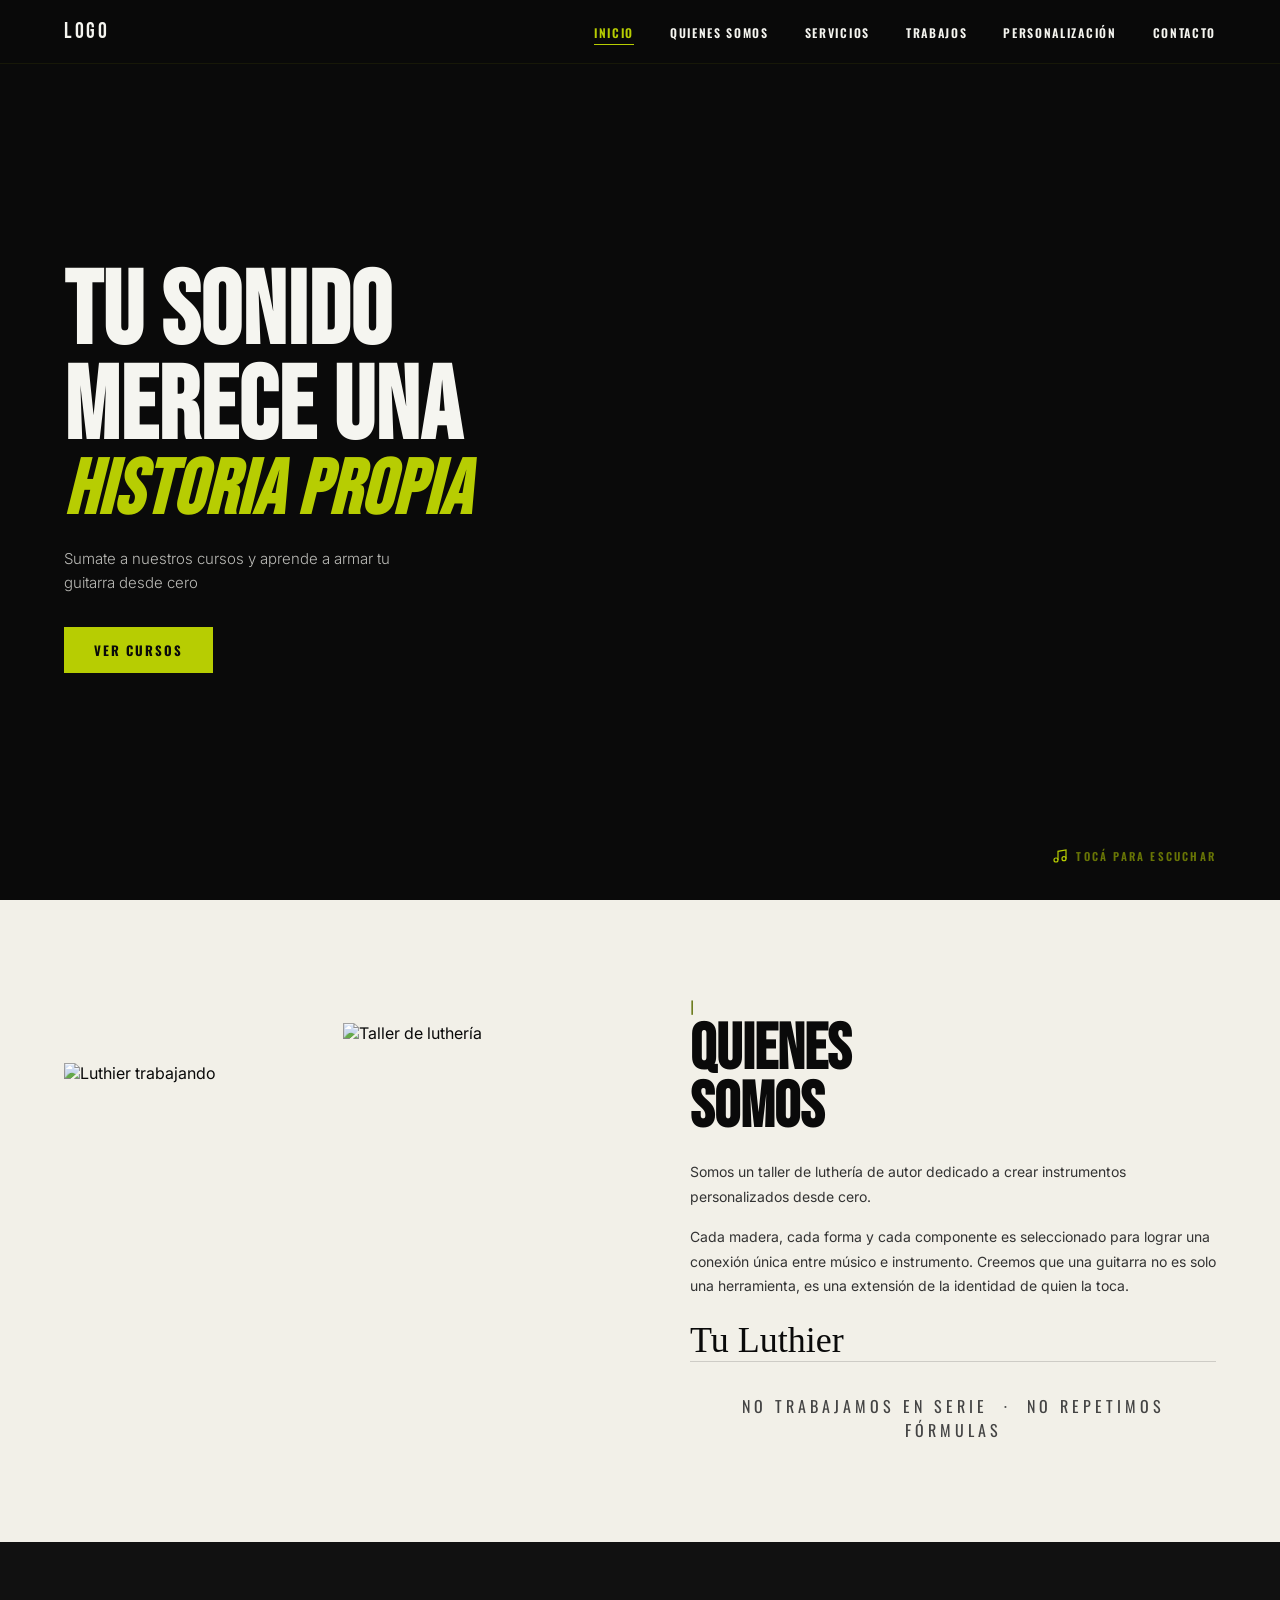
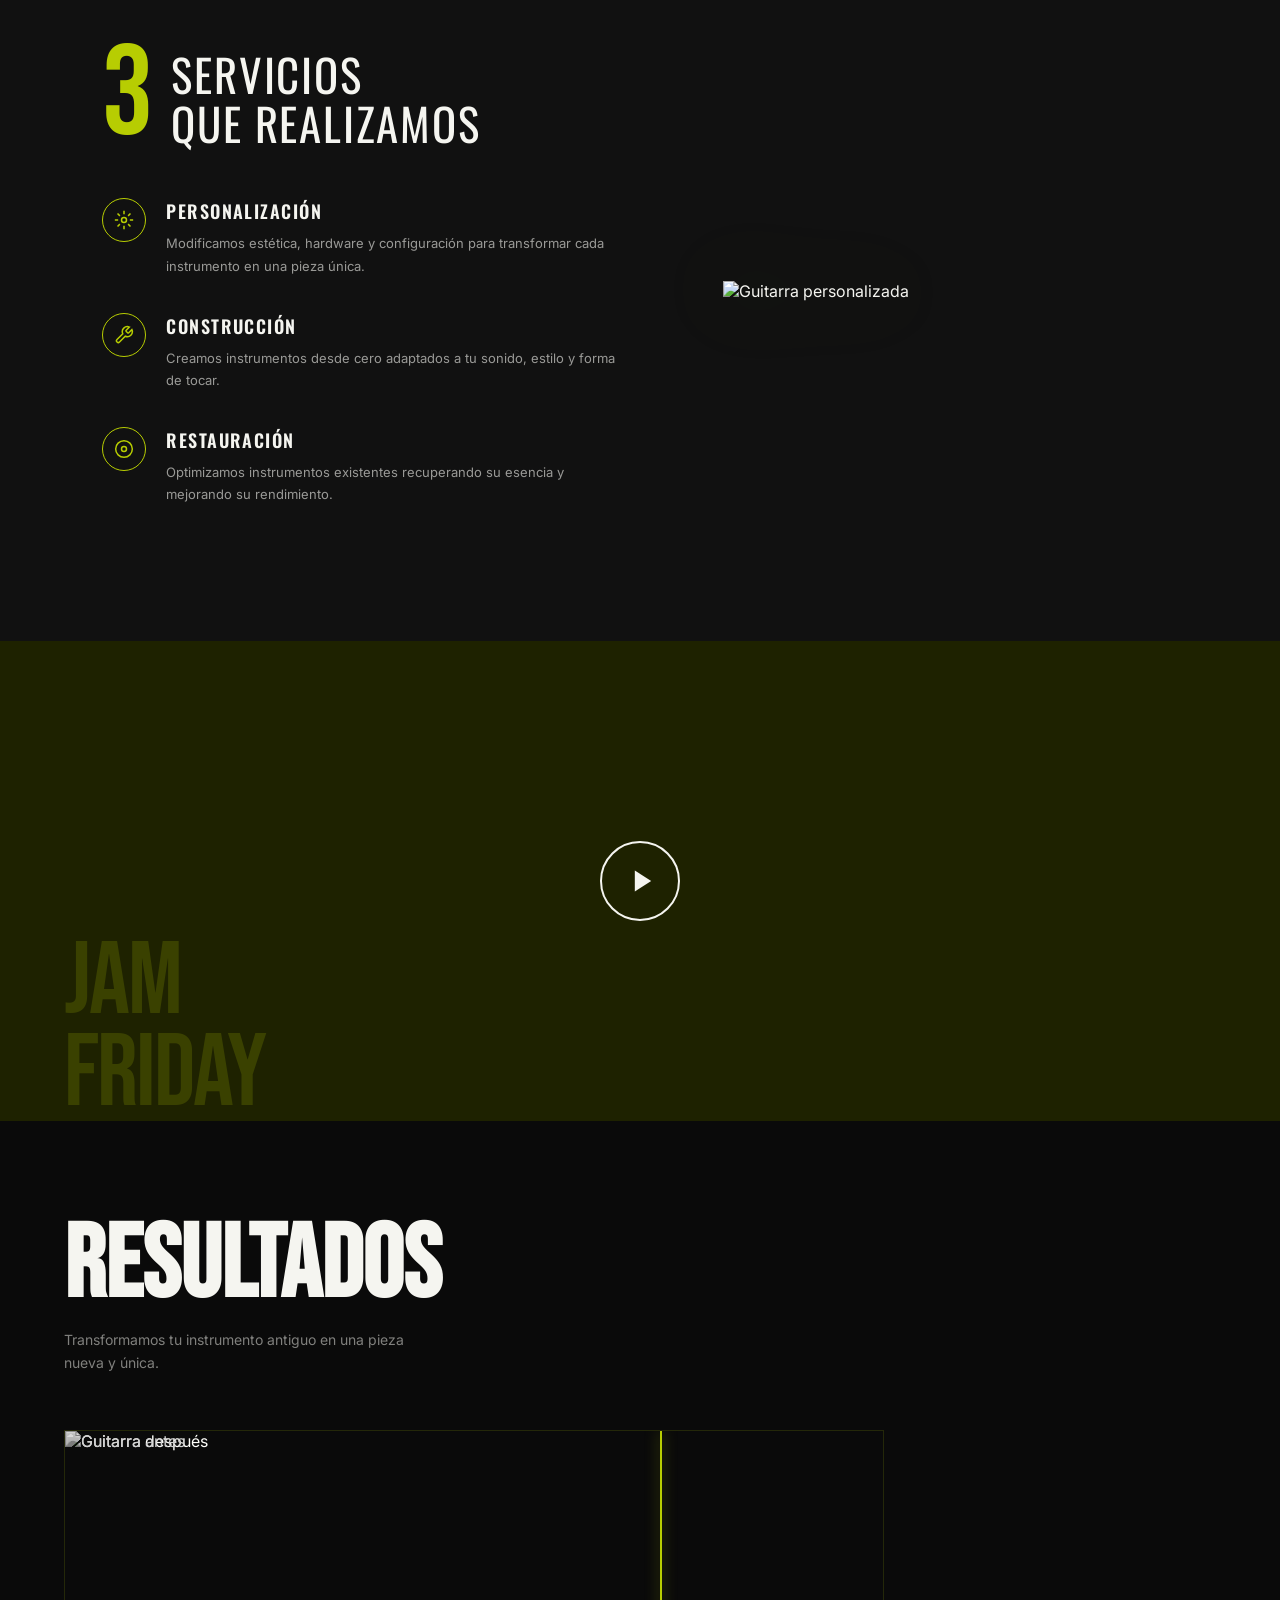
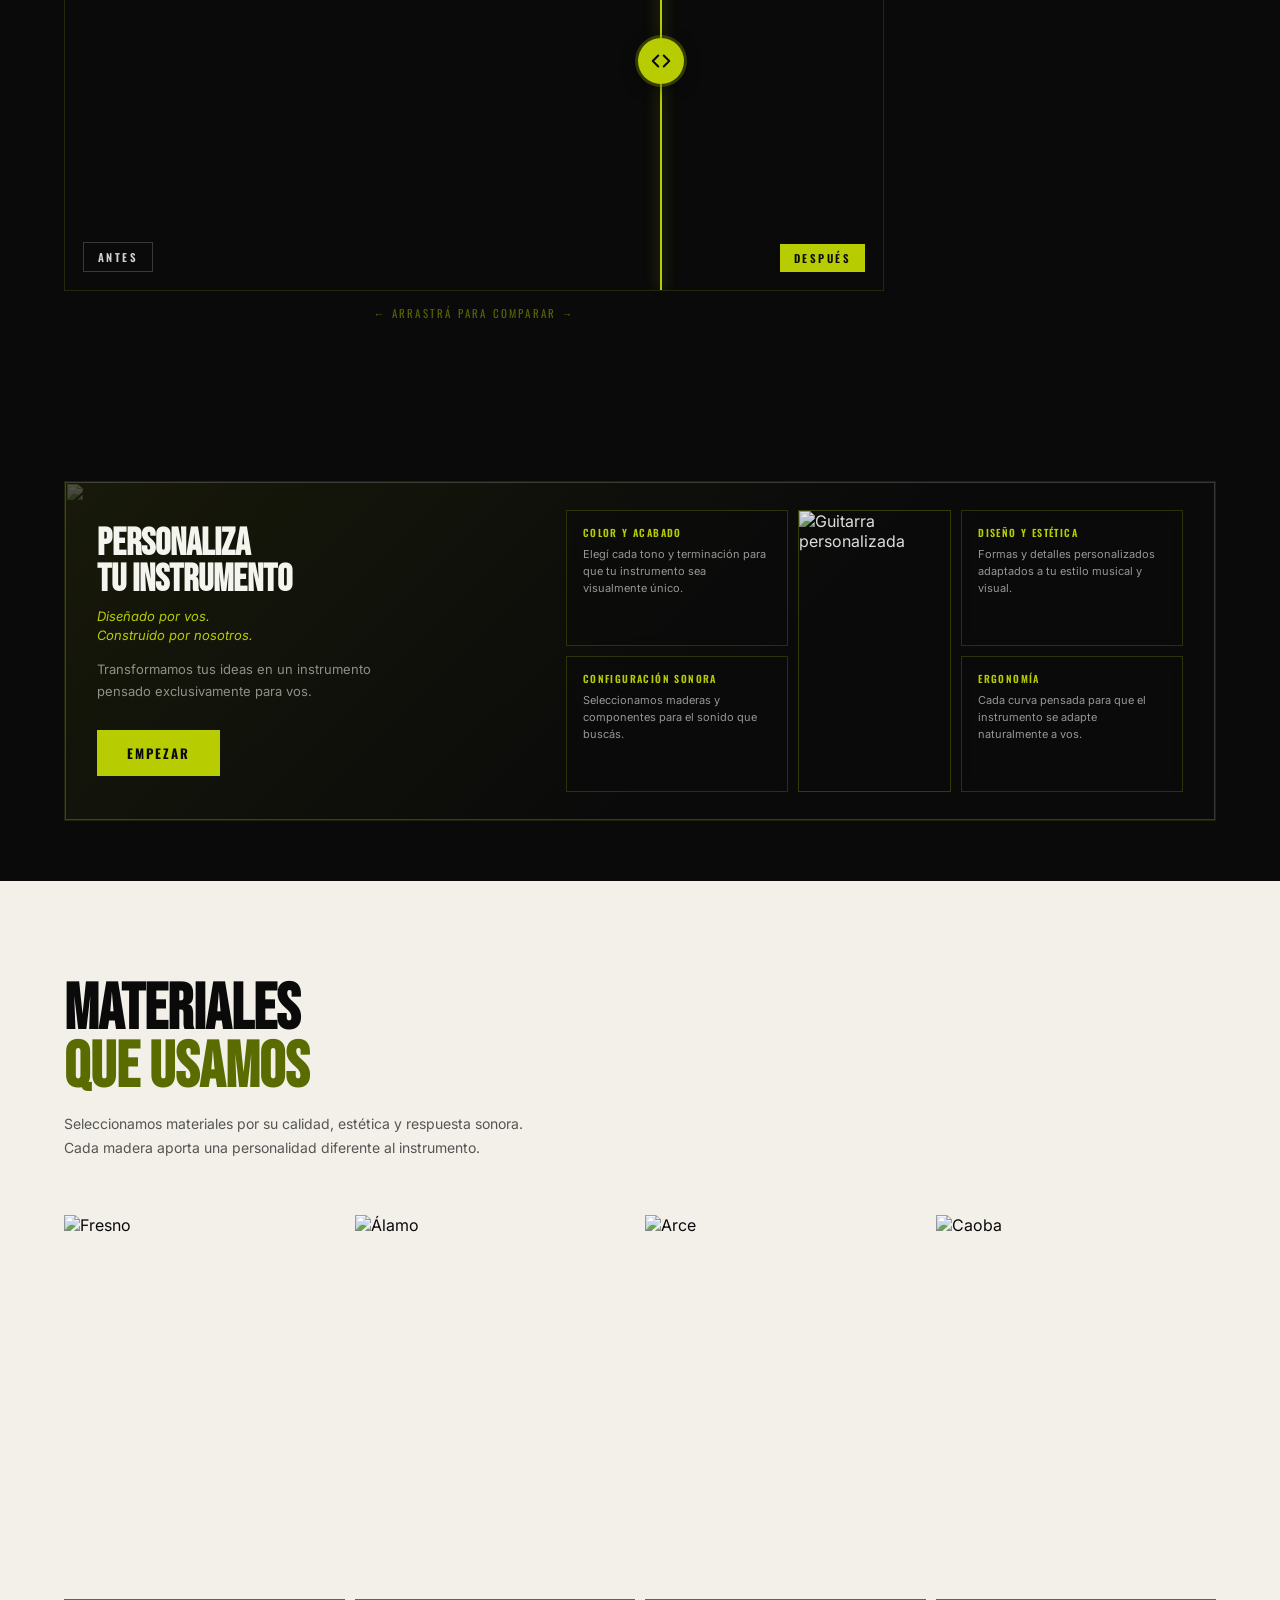
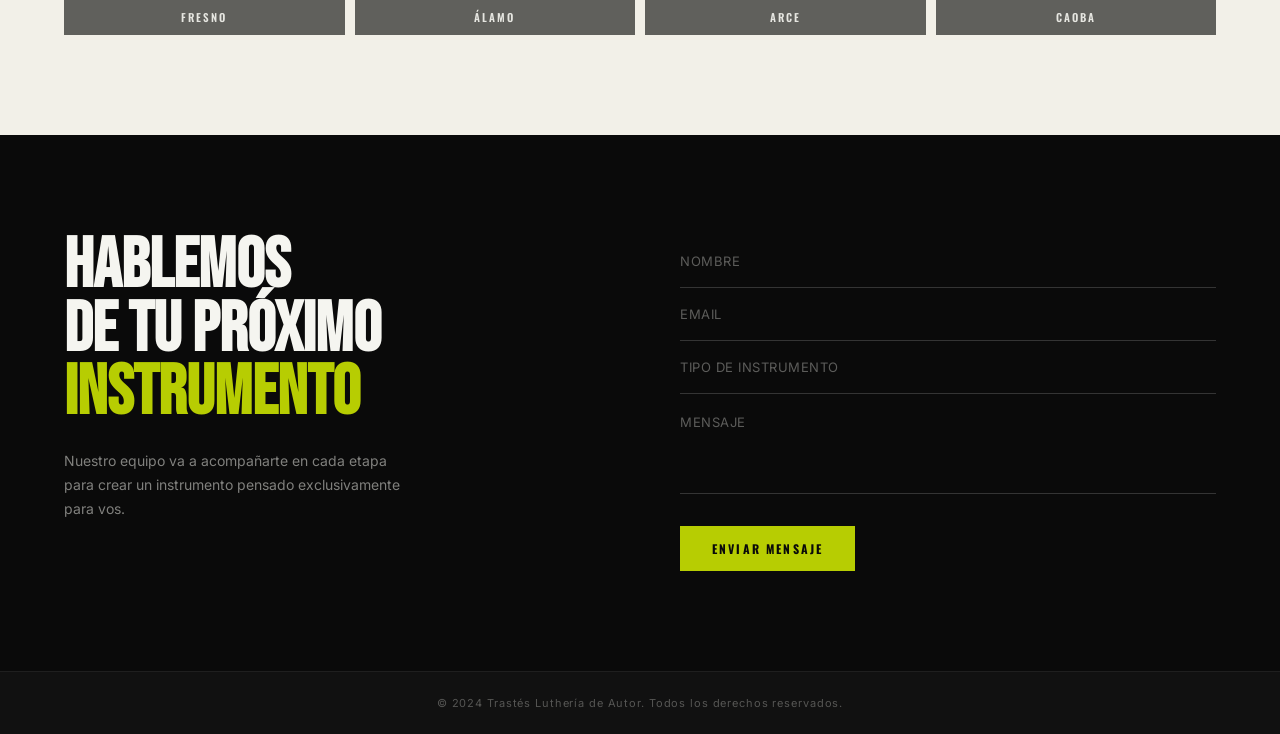
==== index.html @ 6f80044e "Rename index.html.html to index.html" ====
<!DOCTYPE html>
<html lang="es">
<head>
  <meta charset="UTF-8">
  <meta name="viewport" content="width=device-width, initial-scale=1.0">
  <title>Luthier — Tu Sonido Merece Una Historia Propia</title>
  <link href="https://fonts.googleapis.com/css2?family=Bebas+Neue&family=Oswald:wght@400;600;700&family=Inter:wght@300;400;500;600&display=swap" rel="stylesheet">
  <link rel="stylesheet" href="css/styles.css">
</head>
<body>

  <!-- CURSOR GLOW -->
  <div class="glow-cursor" id="glowCursor"></div>

  <!-- ═══ NAV ═══ -->
  <nav>
    <a href="#" class="nav-logo">LOGO</a>
    <ul class="nav-links">
      <li><a href="#hero"        class="active">Inicio</a></li>
      <li><a href="#quienes">Quienes Somos</a></li>
      <li><a href="#servicios">Servicios</a></li>
      <li><a href="#resultados">Trabajos</a></li>
      <li><a href="#personaliza">Personalización</a></li>
      <li><a href="#contacto">Contacto</a></li>
    </ul>
  </nav>

  <!-- ═══ HERO ═══ -->
  <section id="hero" class="glow-section" style="cursor:pointer;" title="Hacé click para escuchar">
    <div class="hero-content">
      <h1 id="heroTitle">TU SONIDO<br>MERECE UNA<span class="verde">HISTORIA PROPIA</span></h1>
      <p class="hero-sub">Sumate a nuestros cursos y aprende a armar tu guitarra desde cero</p>
      <a href="#servicios" class="btn-primary">VER CURSOS</a>
    </div>
    <div id="guitarRipple" class="guitar-ripple"></div>
    <div id="guitarHint" class="guitar-hint">
      <svg width="16" height="16" viewBox="0 0 24 24" fill="none" stroke="#b7cd02" stroke-width="1.8">
        <path d="M9 18V5l12-2v13"/>
        <circle cx="6" cy="18" r="3"/>
        <circle cx="18" cy="16" r="3"/>
      </svg>
      TOCÁ PARA ESCUCHAR
    </div>
  </section>

  <!-- ═══ QUIENES SOMOS ═══ -->
  <section id="quienes" class="glow-section">
    <div class="qs-images reveal">
      <div class="qs-img">
        <img src="assets/imag2.png" alt="Luthier trabajando">
      </div>
      <div class="qs-img">
        <img src="assets/imag3.png" alt="Taller de luthería">
      </div>
    </div>
    <div class="qs-text">
      <span class="section-eyebrow">|</span>
      <h2 class="reveal">QUIENES<br>SOMOS</h2>
      <p class="reveal reveal-delay-1">Somos un taller de luthería de autor dedicado a crear instrumentos personalizados desde cero.</p>
      <p class="reveal reveal-delay-2">Cada madera, cada forma y cada componente es seleccionado para lograr una conexión única entre músico e instrumento. Creemos que una guitarra no es solo una herramienta, es una extensión de la identidad de quien la toca.</p>
      <span class="firma reveal reveal-delay-3">Tu Luthier</span>
      <div class="qs-banner reveal reveal-delay-4">
        <span>NO TRABAJAMOS EN SERIE &nbsp;&middot;&nbsp; NO REPETIMOS FÓRMULAS</span>
      </div>
    </div>
  </section>

  <!-- ═══ SERVICIOS ═══ -->
  <section id="servicios" class="glow-section">
    <div class="srv-left">
      <div class="srv-heading reveal">
        <span class="number">3</span>
        <h2>SERVICIOS<br>QUE REALIZAMOS</h2>
      </div>

      <div class="srv-item reveal reveal-delay-1">
        <div class="srv-icon">
          <svg viewBox="0 0 24 24"><circle cx="12" cy="12" r="3"/><path d="M12 1v4M12 19v4M4.22 4.22l2.83 2.83M16.95 16.95l2.83 2.83M1 12h4M19 12h4M4.22 19.78l2.83-2.83M16.95 7.05l2.83-2.83"/></svg>
        </div>
        <div>
          <h3>PERSONALIZACIÓN</h3>
          <p>Modificamos estética, hardware y configuración para transformar cada instrumento en una pieza única.</p>
        </div>
      </div>

      <div class="srv-item reveal reveal-delay-2">
        <div class="srv-icon">
          <svg viewBox="0 0 24 24"><path d="M14.7 6.3a1 1 0 000 1.4l1.6 1.6a1 1 0 001.4 0l3.77-3.77a6 6 0 01-7.94 7.94l-6.91 6.91a2.12 2.12 0 01-3-3l6.91-6.91a6 6 0 017.94-7.94l-3.76 3.76z"/></svg>
        </div>
        <div>
          <h3>CONSTRUCCIÓN</h3>
          <p>Creamos instrumentos desde cero adaptados a tu sonido, estilo y forma de tocar.</p>
        </div>
      </div>

      <div class="srv-item reveal reveal-delay-3">
        <div class="srv-icon">
          <svg viewBox="0 0 24 24"><path d="M12 22C6.48 22 2 17.52 2 12S6.48 2 12 2s10 4.48 10 10-4.48 10-10 10zm0-7a3 3 0 100-6 3 3 0 000 6z"/></svg>
        </div>
        <div>
          <h3>RESTAURACIÓN</h3>
          <p>Optimizamos instrumentos existentes recuperando su esencia y mejorando su rendimiento.</p>
        </div>
      </div>
    </div>

    <div class="srv-right reveal reveal-delay-2">
      <img src="assets/imag4.png" alt="Guitarra personalizada" class="guitar-img">
    </div>
  </section>

  <!-- ═══ VIDEO ═══ -->
  <section id="video-section" class="glow-section">
    <div class="video-bg"></div>
    <div class="video-graffiti">JAM<br>FRIDAY</div>
    <div class="video-container">
      <div class="play-btn" id="playBtn" role="button" aria-label="Reproducir video">
        <svg viewBox="0 0 24 24"><polygon points="5 3 19 12 5 21 5 3"/></svg>
      </div>
      <video class="video-placeholder" id="myVideo" controls>
        <source src="assets/video.mp4" type="video/mp4">
        Tu navegador no soporta el elemento de video.
      </video>
    </div>
  </section>

  <!-- ═══ RESULTADOS ═══ -->
  <section id="resultados" class="glow-section">
    <h2 class="reveal">RESULTADOS</h2>
    <p class="sub reveal reveal-delay-1">Transformamos tu instrumento antiguo en una pieza nueva y única.</p>

    <div class="comparador-wrap reveal reveal-delay-2">
      <div class="comparador" id="comparador">
        <div class="comp-after">
          <img src="assets/imag7.png" alt="Guitarra después">
          <span class="comp-badge badge-despues">DESPUÉS</span>
        </div>
        <div class="comp-before" id="compBefore">
          <img src="assets/imag6.png" alt="Guitarra antes">
          <span class="comp-badge badge-antes">ANTES</span>
        </div>
        <div class="comp-divider" id="compDivider">
          <div class="comp-handle">
            <svg width="22" height="22" viewBox="0 0 24 24" fill="none">
              <path d="M9 18l-6-6 6-6" stroke="#0a0a0a" stroke-width="2.2" stroke-linecap="round" stroke-linejoin="round"/>
              <path d="M15 6l6 6-6 6" stroke="#0a0a0a" stroke-width="2.2" stroke-linecap="round" stroke-linejoin="round"/>
            </svg>
          </div>
        </div>
      </div>
      <p class="comp-hint">← arrastrá para comparar →</p>
    </div>
  </section>

  <!-- ═══ PERSONALIZA BANNER ═══ -->
  <section id="personaliza" class="glow-section">
    <div class="pers-banner">
      <div class="pers-bg">
        <img src="assets/imag8.png" alt="">
      </div>
      <div class="pers-content">
        <div class="pers-col-left reveal">
          <h2>PERSONALIZA<br>TU INSTRUMENTO</h2>
          <p class="pers-sub">Diseñado por vos.<br>Construido por nosotros.</p>
          <p class="pers-desc">Transformamos tus ideas en un instrumento pensado exclusivamente para vos.</p>
          <a href="#contacto" class="btn-primary">EMPEZAR</a>
        </div>

        <div class="pers-tags-grid reveal reveal-delay-2">
          <div class="pers-tag-item">
            <strong>COLOR Y ACABADO</strong>
            <p>Elegí cada tono y terminación para que tu instrumento sea visualmente único.</p>
          </div>
          <div class="pers-center-photo">
            <img src="assets/imag9.png" alt="Guitarra personalizada">
          </div>
          <div class="pers-tag-item">
            <strong>DISEÑO Y ESTÉTICA</strong>
            <p>Formas y detalles personalizados adaptados a tu estilo musical y visual.</p>
          </div>
          <div class="pers-tag-item">
            <strong>CONFIGURACIÓN SONORA</strong>
            <p>Seleccionamos maderas y componentes para el sonido que buscás.</p>
          </div>
          <div class="pers-tag-item">
            <strong>ERGONOMÍA</strong>
            <p>Cada curva pensada para que el instrumento se adapte naturalmente a vos.</p>
          </div>
        </div>
      </div>
    </div>
  </section>

  <!-- ═══ MATERIALES ═══ -->
  <section id="materiales" class="glow-section">
    <div class="head">
      <h2 class="reveal">MATERIALES<br><span class="verde-sub">QUE USAMOS</span></h2>
      <p class="sub reveal reveal-delay-1">Seleccionamos materiales por su calidad, estética y respuesta sonora. Cada madera aporta una personalidad diferente al instrumento.</p>
    </div>
    <div class="materiales-grid">
      <div class="mat-item reveal">
        <img src="assets/imag10.png" alt="Fresno" class="mat-img">
        <div class="mat-label">FRESNO</div>
      </div>
      <div class="mat-item reveal reveal-delay-1">
        <img src="assets/imag11.png" alt="Álamo" class="mat-img">
        <div class="mat-label">ÁLAMO</div>
      </div>
      <div class="mat-item reveal reveal-delay-2">
        <img src="assets/imag12.png" alt="Arce" class="mat-img">
        <div class="mat-label">ARCE</div>
      </div>
      <div class="mat-item reveal reveal-delay-3">
        <img src="assets/imag13.png" alt="Caoba" class="mat-img">
        <div class="mat-label">CAOBA</div>
      </div>
    </div>
  </section>

  <!-- ═══ CONTACTO ═══ -->
  <section id="contacto" class="glow-section">
    <div class="ct-left">
      <h2 class="reveal">HABLEMOS<br>DE TU PRÓXIMO<br><span>INSTRUMENTO</span></h2>
      <p class="reveal reveal-delay-1">Nuestro equipo va a acompañarte en cada etapa para crear un instrumento pensado exclusivamente para vos.</p>
    </div>
    <div>
      <div class="ct-form reveal reveal-delay-1">
        <input type="text"  placeholder="NOMBRE"             class="ct-field">
        <input type="email" placeholder="EMAIL"              class="ct-field">
        <input type="text"  placeholder="TIPO DE INSTRUMENTO" class="ct-field">
        <textarea           placeholder="MENSAJE"            class="ct-field"></textarea>
        <button class="ct-submit">ENVIAR MENSAJE</button>
      </div>
    </div>
  </section>

  <!-- ═══ FOOTER ═══ -->
  <footer>
    © 2024 Trastés Luthería de Autor. Todos los derechos reservados.
  </footer>

  <script src="js/main.js"></script>
</body>
</html>
---- css/styles.css ----
/* ═══════════════════════════════════════════════
   LUTHIER — css/styles.css
   ═══════════════════════════════════════════════ */

*, *::before, *::after { margin: 0; padding: 0; box-sizing: border-box; }

:root {
  --verde:        #b7cd02;
  --negro:        #0a0a0a;
  --negro2:       #111111;
  --negro3:       #1a1a1a;
  --blanco:       #f5f5f0;
  --font-display: 'Bebas Neue', sans-serif;
  --font-heading: 'Oswald', sans-serif;
  --font-body:    'Inter', sans-serif;
}

html { scroll-behavior: smooth; }

body {
  background: var(--negro);
  color: var(--blanco);
  font-family: var(--font-body);
  overflow-x: hidden;
}

/* ─────────────────────────────────────────
   GLOW HOVER (luz verde al pasar el mouse)
   ───────────────────────────────────────── */
.glow-section {
  position: relative;
  overflow: hidden;
}
.glow-section::before {
  content: '';
  position: absolute;
  inset: 0;
  background: radial-gradient(ellipse 60% 50% at 50% 50%, rgba(183,205,2,0.12) 0%, transparent 70%);
  opacity: 0;
  transition: opacity 0.5s ease;
  pointer-events: none;
  z-index: 1;
}
.glow-section:hover::before { opacity: 1; }
.glow-section > *           { position: relative; z-index: 2; }

/* ─────────────────────────────────────────
   NAV
   ───────────────────────────────────────── */
nav {
  position: fixed;
  top: 0; left: 0; right: 0;
  z-index: 1000;
  display: flex;
  align-items: center;
  justify-content: space-between;
  padding: 0 5%;
  height: 64px;
  background: rgba(10,10,10,0.92);
  backdrop-filter: blur(12px);
  border-bottom: 1px solid rgba(183,205,2,0.08);
  transition: border-color 0.3s;
}
nav:hover { border-bottom-color: rgba(183,205,2,0.25); }

.nav-logo {
  font-family: var(--font-display);
  font-size: 22px;
  letter-spacing: 0.12em;
  color: var(--blanco);
  text-decoration: none;
  transition: color 0.3s;
}
.nav-logo:hover { color: var(--verde); }

.nav-links { display: flex; gap: 36px; list-style: none; }
.nav-links a {
  font-family: var(--font-heading);
  font-size: 12px;
  font-weight: 600;
  letter-spacing: 0.14em;
  text-transform: uppercase;
  color: var(--blanco);
  text-decoration: none;
  transition: color 0.3s;
  position: relative;
}
.nav-links a::after {
  content: '';
  position: absolute;
  bottom: -4px; left: 0;
  width: 0; height: 1px;
  background: var(--verde);
  transition: width 0.3s;
}
.nav-links a:hover,
.nav-links .active         { color: var(--verde); }
.nav-links a:hover::after,
.nav-links .active::after  { width: 100%; }

/* ─────────────────────────────────────────
   HERO
   ───────────────────────────────────────── */
#hero {
  min-height: 100vh;
  background:
    linear-gradient(to bottom, rgba(10,10,10,0.55) 0%, rgba(10,10,10,0.7) 60%, var(--negro) 100%),
    url('../assets/imag1.png') center / cover no-repeat;
  display: flex;
  align-items: center;
  padding: 120px 5% 80px;
  position: relative;
  overflow: hidden;
}
#hero::after {
  content: '';
  position: absolute;
  inset: 0;
  background: radial-gradient(ellipse 50% 60% at 50% 50%, rgba(183,205,2,0.06) 0%, transparent 70%);
  opacity: 0;
  transition: opacity 0.5s;
  pointer-events: none;
}
#hero:hover::after { opacity: 1; }

.hero-content { position: relative; z-index: 2; max-width: 620px; }

.hero-content h1 {
  font-family: var(--font-display);
  font-size: clamp(64px, 8vw, 110px);
  line-height: 0.92;
  letter-spacing: 0.01em;
  color: var(--blanco);
  animation: fadeUp 0.9s cubic-bezier(0.22,1,0.36,1) both;
}
.hero-content h1 .verde {
  color: var(--verde);
  font-style: italic;
  display: block;
  font-size: clamp(48px, 6vw, 82px);
}
.hero-sub {
  font-size: 15px;
  font-weight: 300;
  color: rgba(245,245,240,0.75);
  margin: 20px 0 32px;
  max-width: 340px;
  line-height: 1.6;
  animation: fadeUp 0.9s 0.15s cubic-bezier(0.22,1,0.36,1) both;
}

/* hint "tocá para escuchar" */
.guitar-ripple {
  position: absolute;
  inset: 0;
  pointer-events: none;
  z-index: 3;
}
.guitar-hint {
  position: absolute;
  bottom: 36px; right: 5%;
  font-family: var(--font-heading);
  font-size: 11px;
  font-weight: 600;
  letter-spacing: 0.2em;
  text-transform: uppercase;
  color: rgba(183,205,2,0.55);
  pointer-events: none;
  z-index: 3;
  display: flex;
  align-items: center;
  gap: 8px;
  animation: hintPulse 2.5s ease-in-out infinite;
}

/* ─────────────────────────────────────────
   BOTÓN PRIMARIO
   ───────────────────────────────────────── */
.btn-primary {
  display: inline-block;
  font-family: var(--font-heading);
  font-size: 13px;
  font-weight: 700;
  letter-spacing: 0.15em;
  text-transform: uppercase;
  color: var(--negro);
  background: var(--verde);
  padding: 13px 30px;
  text-decoration: none;
  border: none;
  cursor: pointer;
  transition: background 0.3s, transform 0.2s, box-shadow 0.3s;
  animation: fadeUp 0.9s 0.28s cubic-bezier(0.22,1,0.36,1) both;
}
.btn-primary:hover {
  background: #cfe602;
  transform: translateY(-2px);
  box-shadow: 0 8px 28px rgba(183,205,2,0.35);
}

/* ─────────────────────────────────────────
   QUIENES SOMOS
   ───────────────────────────────────────── */
#quienes {
  background: #f2f0e8;
  color: var(--negro);
  padding: 100px 5%;
  display: grid;
  grid-template-columns: 1fr 1fr;
  gap: 60px;
  align-items: center;
}
.qs-images {
  display: grid;
  grid-template-columns: 1fr 1fr;
  gap: 12px;
}
.qs-img { aspect-ratio: 3/4; overflow: hidden; }
.qs-img:first-child { margin-top: 40px; }
.qs-img img {
  width: 100%; height: 100%;
  object-fit: cover;
  transition: transform 0.6s ease;
  filter: grayscale(20%);
}
.qs-img:hover img { transform: scale(1.04); }

.qs-text { padding-left: 20px; }
.section-eyebrow {
  font-size: 12px;
  font-weight: 600;
  letter-spacing: 0.18em;
  text-transform: uppercase;
  color: #5a6b00;
  margin-bottom: 6px;
  display: block;
}
.qs-text h2 {
  font-family: var(--font-display);
  font-size: clamp(52px, 5vw, 80px);
  line-height: 0.9;
  color: var(--negro);
  margin-bottom: 24px;
}
.qs-text p {
  font-size: 14px;
  line-height: 1.75;
  color: #333;
  margin-bottom: 16px;
}
.firma {
  font-family: 'Brush Script MT', cursive;
  font-size: 36px;
  color: var(--negro);
  margin-top: 20px;
  display: block;
  opacity: 0.7;
}
.qs-banner {
  grid-column: 1 / -1;
  border-top: 1px solid rgba(0,0,0,0.15);
  padding-top: 32px;
  text-align: center;
  font-family: var(--font-heading);
  font-size: clamp(13px, 2vw, 16px);
  letter-spacing: 0.25em;
  text-transform: uppercase;
  color: #444;
}

/* ─────────────────────────────────────────
   SERVICIOS
   ───────────────────────────────────────── */
#servicios {
  background: var(--negro2);
  padding: 100px 5% 100px 8%;
  display: grid;
  grid-template-columns: 1fr 1fr;
  gap: 60px;
  align-items: center;
}
.srv-heading {
  display: flex;
  align-items: flex-start;
  gap: 18px;
  margin-bottom: 48px;
}
.srv-left .number {
  font-family: var(--font-display);
  font-size: clamp(80px, 10vw, 140px);
  line-height: 0.85;
  color: var(--verde);
  flex-shrink: 0;
}
.srv-left h2 {
  font-family: var(--font-heading);
  font-size: clamp(28px, 3.5vw, 46px);
  font-weight: 400;
  text-transform: uppercase;
  letter-spacing: 0.04em;
  line-height: 1.1;
  padding-top: 8px;
}
.srv-item {
  display: flex;
  gap: 20px;
  margin-bottom: 36px;
  align-items: flex-start;
}
.srv-icon {
  width: 44px; height: 44px;
  border: 1px solid var(--verde);
  border-radius: 50%;
  display: flex;
  align-items: center;
  justify-content: center;
  flex-shrink: 0;
  transition: background 0.3s;
}
.srv-item:hover .srv-icon { background: rgba(183,205,2,0.12); }
.srv-icon svg { width: 20px; height: 20px; fill: none; stroke: var(--verde); stroke-width: 1.8; }
.srv-item h3 {
  font-family: var(--font-heading);
  font-size: 18px;
  font-weight: 600;
  letter-spacing: 0.08em;
  text-transform: uppercase;
  color: var(--blanco);
  margin-bottom: 8px;
}
.srv-item p { font-size: 13px; line-height: 1.7; color: rgba(245,245,240,0.6); }

.srv-right {
  display: flex;
  align-items: center;
  justify-content: center;
}
.guitar-img {
  width: 100%;
  max-width: 460px;
  filter: drop-shadow(0 0 40px rgba(183,205,2,0.2));
  transition: filter 0.4s, transform 0.4s;
  animation: floatGuitar 4s ease-in-out infinite;
}
.srv-right:hover .guitar-img {
  filter: drop-shadow(0 0 60px rgba(183,205,2,0.4));
  transform: scale(1.02);
}

/* ─────────────────────────────────────────
   VIDEO
   ───────────────────────────────────────── */
#video-section {
  min-height: 480px;
  display: flex;
  align-items: center;
  justify-content: center;
  position: relative;
  overflow: hidden;
  background: #1e2200;
}
.video-bg {
  position: absolute;
  inset: 0;
  background: url('../assets/imag5.png') center / cover no-repeat;
  opacity: 0.25;
  filter: saturate(0.3);
  transition: opacity 0.4s;
}
#video-section:hover .video-bg { opacity: 0.35; }

.video-graffiti {
  position: absolute;
  bottom: 0; left: 5%;
  font-family: var(--font-display);
  font-size: clamp(60px, 8vw, 120px);
  color: var(--verde);
  line-height: 0.9;
  opacity: 0.18;
  pointer-events: none;
  letter-spacing: -2px;
}
.video-container { position: relative; z-index: 2; text-align: center; }
.play-btn {
  width: 80px; height: 80px;
  border: 2px solid var(--blanco);
  border-radius: 50%;
  display: flex;
  align-items: center;
  justify-content: center;
  cursor: pointer;
  margin: 0 auto;
  transition: border-color 0.3s, background 0.3s, transform 0.3s;
}
.play-btn:hover {
  border-color: var(--verde);
  background: rgba(183,205,2,0.15);
  transform: scale(1.1);
}
.play-btn svg { fill: var(--blanco); width: 28px; height: 28px; margin-left: 5px; transition: fill 0.3s; }
.play-btn:hover svg { fill: var(--verde); }
.video-placeholder {
  display: none;
  width: 80%;
  max-width: 900px;
  aspect-ratio: 16/9;
  background: var(--negro);
  border: 1px solid rgba(183,205,2,0.2);
}

/* ─────────────────────────────────────────
   RESULTADOS — slider antes/después
   ───────────────────────────────────────── */
#resultados { background: var(--negro); padding: 100px 5%; }
#resultados h2 {
  font-family: var(--font-display);
  font-size: clamp(60px, 8vw, 120px);
  line-height: 0.9;
  color: var(--blanco);
  margin-bottom: 16px;
}
#resultados .sub {
  font-size: 14px;
  color: rgba(245,245,240,0.5);
  max-width: 360px;
  line-height: 1.6;
  margin-bottom: 56px;
}
.comparador-wrap { max-width: 820px; }
.comparador {
  position: relative;
  width: 100%;
  aspect-ratio: 16/9;
  overflow: hidden;
  cursor: ew-resize;
  user-select: none;
  border: 1px solid rgba(183,205,2,0.15);
  transition: border-color 0.3s;
}
.comparador:hover { border-color: rgba(183,205,2,0.4); }
.comp-after, .comp-before { position: absolute; inset: 0; }
.comp-after img, .comp-before img {
  width: 100%; height: 100%;
  object-fit: cover;
  display: block;
  pointer-events: none;
}
.comp-before { clip-path: inset(0 50% 0 0); }
.comp-after  img { filter: saturate(1.15) brightness(1.05); }
.comp-before img { filter: saturate(0)    brightness(0.85); }
.comp-badge {
  position: absolute;
  bottom: 18px;
  font-family: var(--font-heading);
  font-size: 11px;
  font-weight: 600;
  letter-spacing: 0.22em;
  text-transform: uppercase;
  padding: 6px 14px;
  pointer-events: none;
}
.badge-despues { right: 18px; background: var(--verde); color: var(--negro); }
.badge-antes   { left:  18px; background: rgba(10,10,10,0.75); color: rgba(245,245,240,0.85); border: 1px solid rgba(245,245,240,0.2); }
.comp-divider {
  position: absolute;
  top: 0; bottom: 0; left: 50%;
  width: 2px;
  background: var(--verde);
  transform: translateX(-50%);
  pointer-events: none;
  box-shadow: 0 0 14px rgba(183,205,2,0.6);
  z-index: 10;
}
.comp-handle {
  position: absolute;
  top: 50%; left: 50%;
  transform: translate(-50%, -50%);
  width: 46px; height: 46px;
  border-radius: 50%;
  background: var(--verde);
  display: flex;
  align-items: center;
  justify-content: center;
  box-shadow: 0 0 0 3px rgba(183,205,2,0.25), 0 4px 16px rgba(0,0,0,0.5);
}
.comparador:active .comp-handle { transform: translate(-50%,-50%) scale(1.12); }
.comp-hint {
  text-align: center;
  font-family: var(--font-heading);
  font-size: 11px;
  letter-spacing: 0.2em;
  text-transform: uppercase;
  color: rgba(183,205,2,0.45);
  margin-top: 14px;
  animation: hintPulse 3s ease-in-out infinite;
}

/* ─────────────────────────────────────────
   PERSONALIZA BANNER
   ───────────────────────────────────────── */
#personaliza { background: var(--negro); padding: 60px 5%; }
.pers-banner {
  position: relative;
  width: 100%;
  height: 340px;
  overflow: hidden;
  border: 1px solid rgba(183,205,2,0.12);
}
.pers-bg { position: absolute; inset: 0; }
.pers-bg img {
  width: 100%; height: 100%;
  object-fit: cover;
  display: block;
  filter: brightness(0.28) saturate(0.4);
  transition: filter 0.5s;
}
#personaliza:hover .pers-bg img { filter: brightness(0.35) saturate(0.5); }
.pers-bg::after {
  content: '';
  position: absolute; inset: 0;
  background: linear-gradient(135deg, rgba(183,205,2,0.08) 0%, transparent 60%);
}
.pers-content {
  position: absolute; inset: 0;
  display: grid;
  grid-template-columns: 1fr 1.4fr;
  align-items: center;
  padding: 28px 32px;
  gap: 28px;
}
.pers-col-left h2 {
  font-family: var(--font-display);
  font-size: clamp(24px, 3vw, 40px);
  line-height: 0.92;
  color: var(--blanco);
  margin-bottom: 10px;
}
.pers-sub  { font-size: 13px; font-style: italic; color: var(--verde); margin-bottom: 12px; line-height: 1.5; }
.pers-desc { font-size: 13px; line-height: 1.7; color: rgba(245,245,240,0.55); margin-bottom: 28px; max-width: 300px; }

.pers-tags-grid {
  display: grid;
  grid-template-columns: 1fr auto 1fr;
  grid-template-rows: 1fr 1fr;
  gap: 10px;
  align-items: stretch;
  height: 100%;
}
.pers-tag-item {
  background: rgba(10,10,10,0.6);
  border: 1px solid rgba(183,205,2,0.2);
  padding: 14px 16px;
  backdrop-filter: blur(6px);
  transition: border-color 0.3s, background 0.3s;
}
.pers-tag-item:hover { border-color: rgba(183,205,2,0.55); background: rgba(10,10,10,0.75); }
.pers-tag-item strong {
  display: block;
  font-family: var(--font-heading);
  font-size: 10px;
  font-weight: 600;
  letter-spacing: 0.14em;
  text-transform: uppercase;
  color: var(--verde);
  margin-bottom: 6px;
}
.pers-tag-item p { font-size: 11px; line-height: 1.55; color: rgba(245,245,240,0.6); }

.pers-center-photo {
  grid-row: 1 / 3;
  grid-column: 2;
  width: clamp(100px, 12vw, 160px);
  align-self: stretch;
  overflow: hidden;
  border: 1px solid rgba(183,205,2,0.25);
  transition: border-color 0.3s;
}
.pers-center-photo img {
  width: 100%; height: 100%;
  object-fit: cover;
  display: block;
  filter: saturate(0.7) brightness(0.9);
  transition: filter 0.4s, transform 0.5s;
}
.pers-center-photo:hover img { filter: saturate(1.1) brightness(1.05); transform: scale(1.04); }

/* ─────────────────────────────────────────
   MATERIALES
   ───────────────────────────────────────── */
#materiales { background: #f2f0e8; color: var(--negro); padding: 100px 5%; }
#materiales .head { margin-bottom: 56px; }
#materiales h2 {
  font-family: var(--font-display);
  font-size: clamp(50px, 5vw, 76px);
  line-height: 0.9;
  color: var(--negro);
}
.verde-sub { color: #5a6b00; }
#materiales .sub { font-size: 14px; color: #555; max-width: 480px; line-height: 1.65; margin-top: 16px; }
.materiales-grid { display: grid; grid-template-columns: repeat(4, 1fr); gap: 10px; }
.mat-item { position: relative; overflow: hidden; cursor: pointer; }
.mat-img {
  width: 100%;
  aspect-ratio: 2/3;
  object-fit: cover;
  display: block;
  filter: saturate(0.8);
  transition: transform 0.5s, filter 0.5s;
}
.mat-item:hover .mat-img { transform: scale(1.05); filter: saturate(1.1); }
.mat-label {
  position: absolute;
  bottom: 0; left: 0; right: 0;
  background: rgba(0,0,0,0.6);
  padding: 10px;
  font-family: var(--font-heading);
  font-size: 11px;
  font-weight: 600;
  letter-spacing: 0.18em;
  text-transform: uppercase;
  color: rgba(245,245,240,0.9);
  text-align: center;
  transition: background 0.3s, color 0.3s;
}
.mat-item:hover .mat-label { background: rgba(183,205,2,0.85); color: var(--negro); }

/* ─────────────────────────────────────────
   CONTACTO
   ───────────────────────────────────────── */
#contacto {
  background: var(--negro);
  padding: 100px 5%;
  display: grid;
  grid-template-columns: 1fr 1fr;
  gap: 80px;
  align-items: flex-start;
}
.ct-left h2 {
  font-family: var(--font-display);
  font-size: clamp(48px, 5.5vw, 84px);
  line-height: 0.9;
  color: var(--blanco);
  margin-bottom: 24px;
}
.ct-left h2 span { color: var(--verde); }
.ct-left p { font-size: 14px; line-height: 1.7; color: rgba(245,245,240,0.5); max-width: 340px; }
.ct-form { display: flex; flex-direction: column; }
.ct-field {
  background: transparent;
  border: none;
  border-bottom: 1px solid rgba(245,245,240,0.18);
  color: var(--blanco);
  font-family: var(--font-body);
  font-size: 13px;
  padding: 18px 0;
  outline: none;
  width: 100%;
  transition: border-color 0.3s;
}
.ct-field::placeholder { color: rgba(245,245,240,0.35); letter-spacing: 0.04em; }
.ct-field:focus { border-bottom-color: var(--verde); }
textarea.ct-field { resize: none; min-height: 100px; line-height: 1.6; }
.ct-submit {
  margin-top: 32px;
  align-self: flex-start;
  background: var(--verde);
  border: none;
  color: var(--negro);
  font-family: var(--font-heading);
  font-size: 12px;
  font-weight: 700;
  letter-spacing: 0.18em;
  text-transform: uppercase;
  padding: 14px 32px;
  cursor: pointer;
  transition: background 0.3s, transform 0.2s, box-shadow 0.3s;
}
.ct-submit:hover { background: #cfe602; transform: translateY(-2px); box-shadow: 0 8px 28px rgba(183,205,2,0.35); }

/* ─────────────────────────────────────────
   FOOTER
   ───────────────────────────────────────── */
footer {
  background: var(--negro2);
  border-top: 1px solid rgba(245,245,240,0.06);
  padding: 24px 5%;
  text-align: center;
  font-size: 11px;
  letter-spacing: 0.08em;
  color: rgba(245,245,240,0.3);
}
footer a { color: rgba(183,205,2,0.5); text-decoration: none; }
footer a:hover { color: var(--verde); }

/* ─────────────────────────────────────────
   CURSOR GLOW
   ───────────────────────────────────────── */
.glow-cursor {
  position: fixed;
  pointer-events: none;
  z-index: 9999;
  width: 300px; height: 300px;
  border-radius: 50%;
  background: radial-gradient(circle, rgba(183,205,2,0.09) 0%, transparent 70%);
  transform: translate(-50%, -50%);
  transition: opacity 0.3s;
  opacity: 0;
}

/* ─────────────────────────────────────────
   REVEAL ON SCROLL
   ───────────────────────────────────────── */
.reveal {
  opacity: 0;
  transform: translateY(40px);
  transition: opacity 0.7s ease, transform 0.7s ease;
}
.reveal.visible  { opacity: 1; transform: translateY(0); }
.reveal-delay-1  { transition-delay: 0.1s; }
.reveal-delay-2  { transition-delay: 0.2s; }
.reveal-delay-3  { transition-delay: 0.3s; }
.reveal-delay-4  { transition-delay: 0.4s; }

/* ─────────────────────────────────────────
   KEYFRAMES
   ───────────────────────────────────────── */
@keyframes fadeUp {
  from { opacity: 0; transform: translateY(30px); }
  to   { opacity: 1; transform: translateY(0); }
}
@keyframes floatGuitar {
  0%, 100% { transform: translateY(0); }
  50%       { transform: translateY(-10px); }
}
@keyframes rippleOut {
  0%   { width: 0; height: 0; opacity: 1; }
  100% { width: 320px; height: 320px; opacity: 0; }
}
@keyframes hintPulse {
  0%, 100% { opacity: 0.55; transform: translateY(0); }
  50%       { opacity: 1;    transform: translateY(-4px); }
}

/* ─────────────────────────────────────────
   RESPONSIVE
   ───────────────────────────────────────── */
@media (max-width: 900px) {
  #quienes, #servicios, #contacto { grid-template-columns: 1fr; }
  .materiales-grid                { grid-template-columns: repeat(2, 1fr); }
  .pers-content                   { grid-template-columns: 1fr; }
  .pers-center-photo              { display: none; }
  .pers-tags-grid                 { grid-template-columns: 1fr 1fr; }
}
@media (max-width: 600px) {
  .nav-links { display: none; }
}
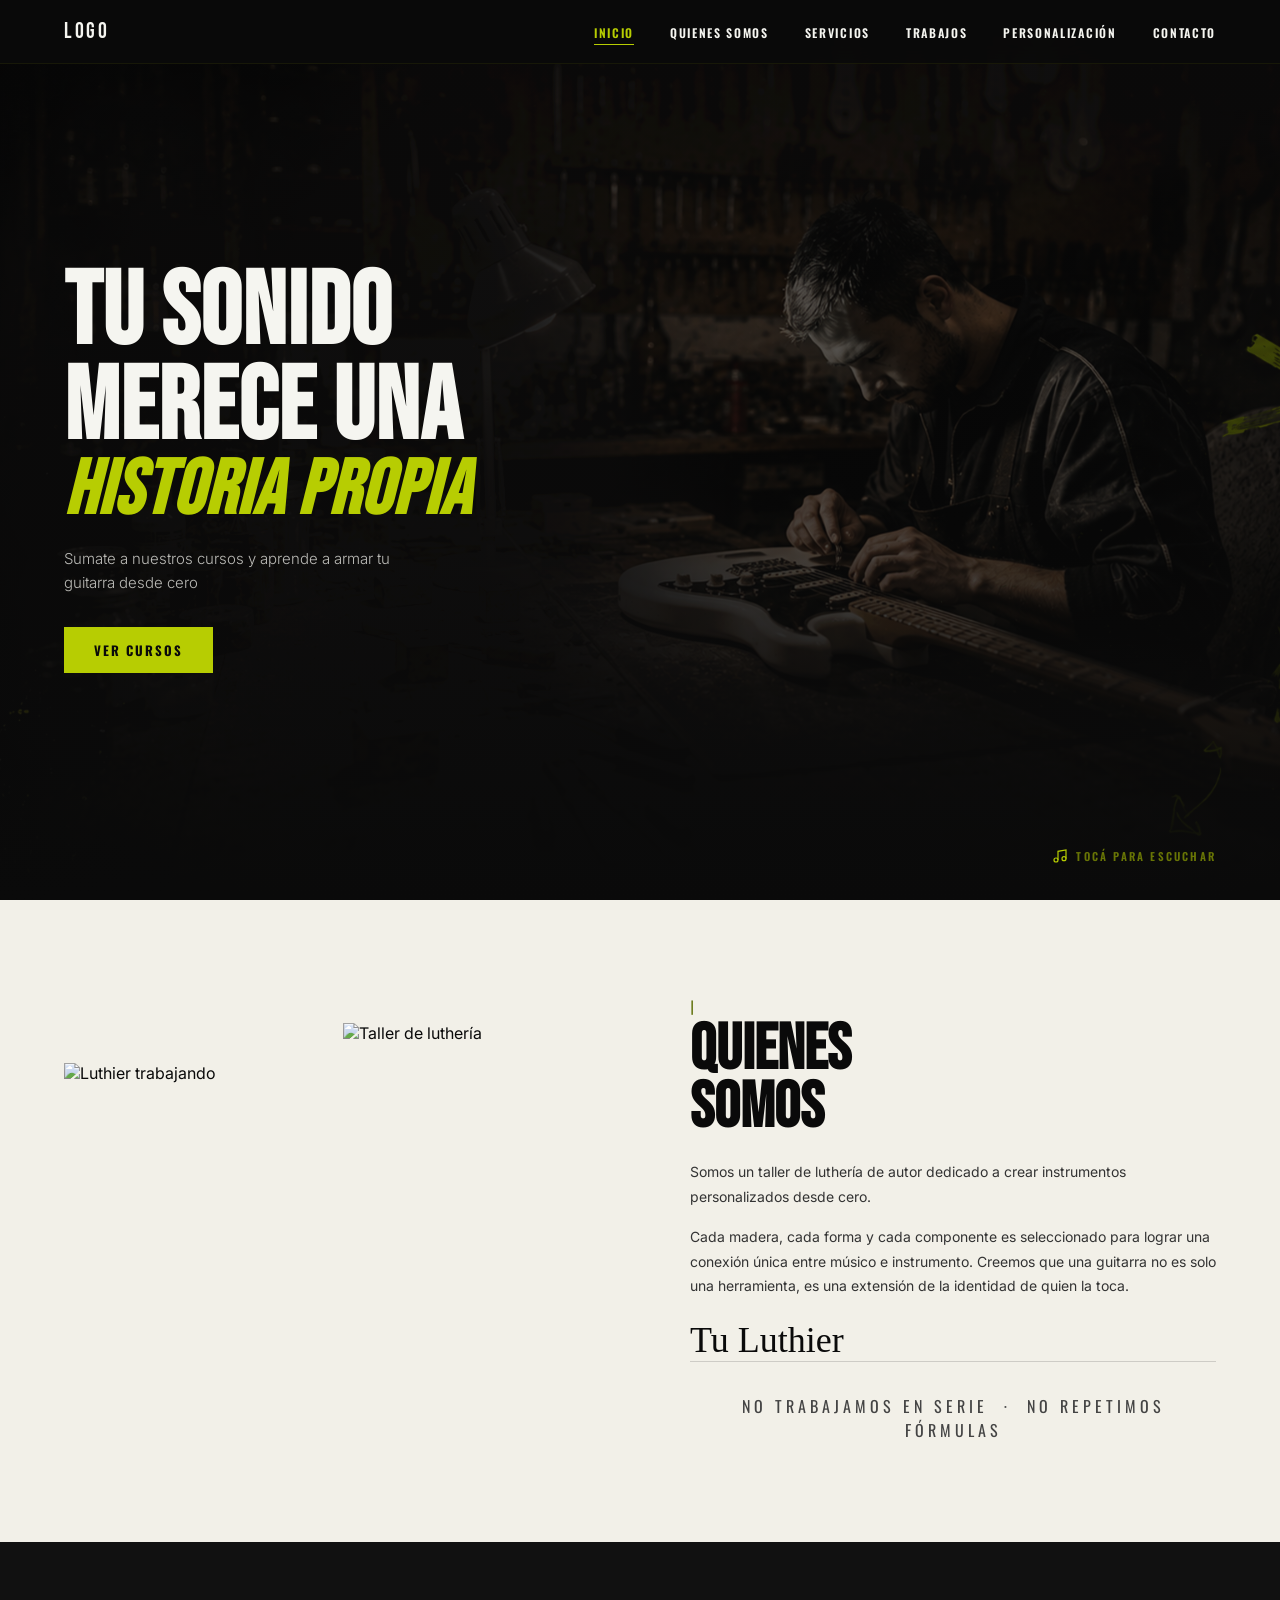
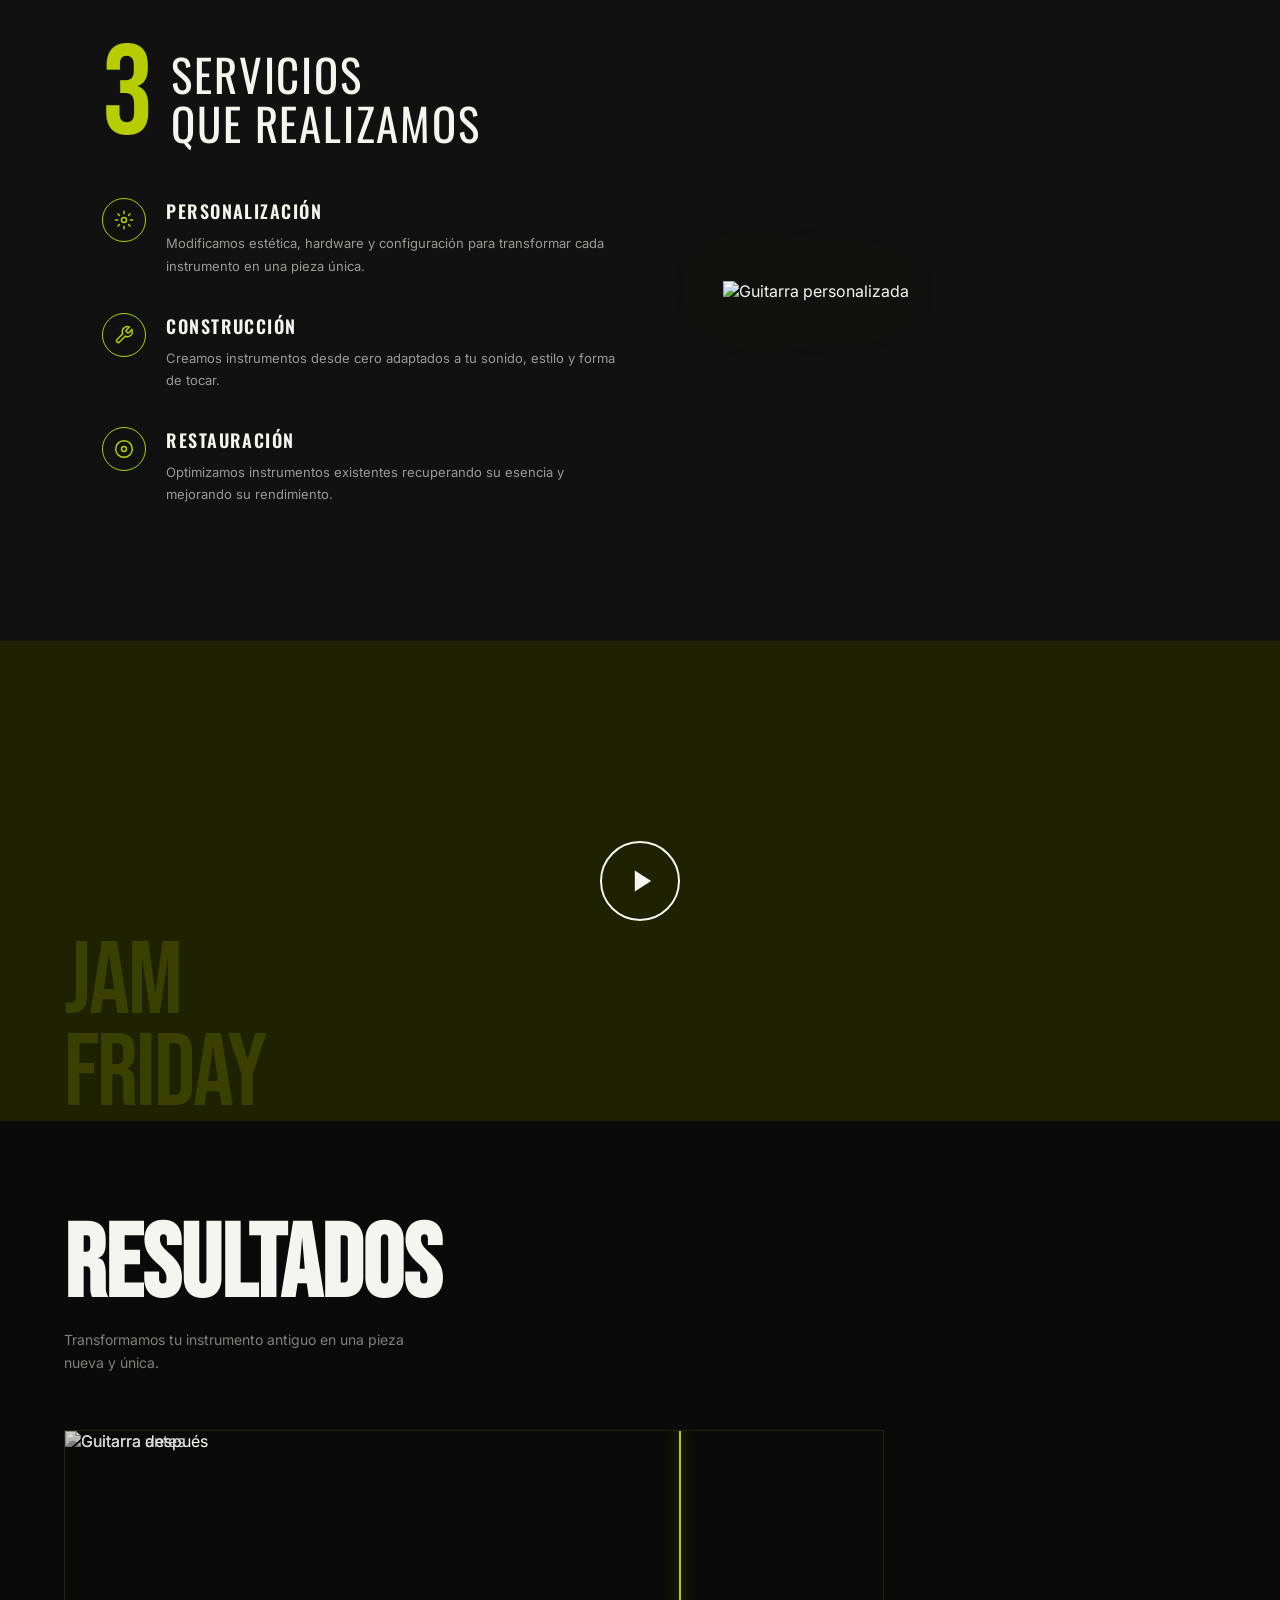
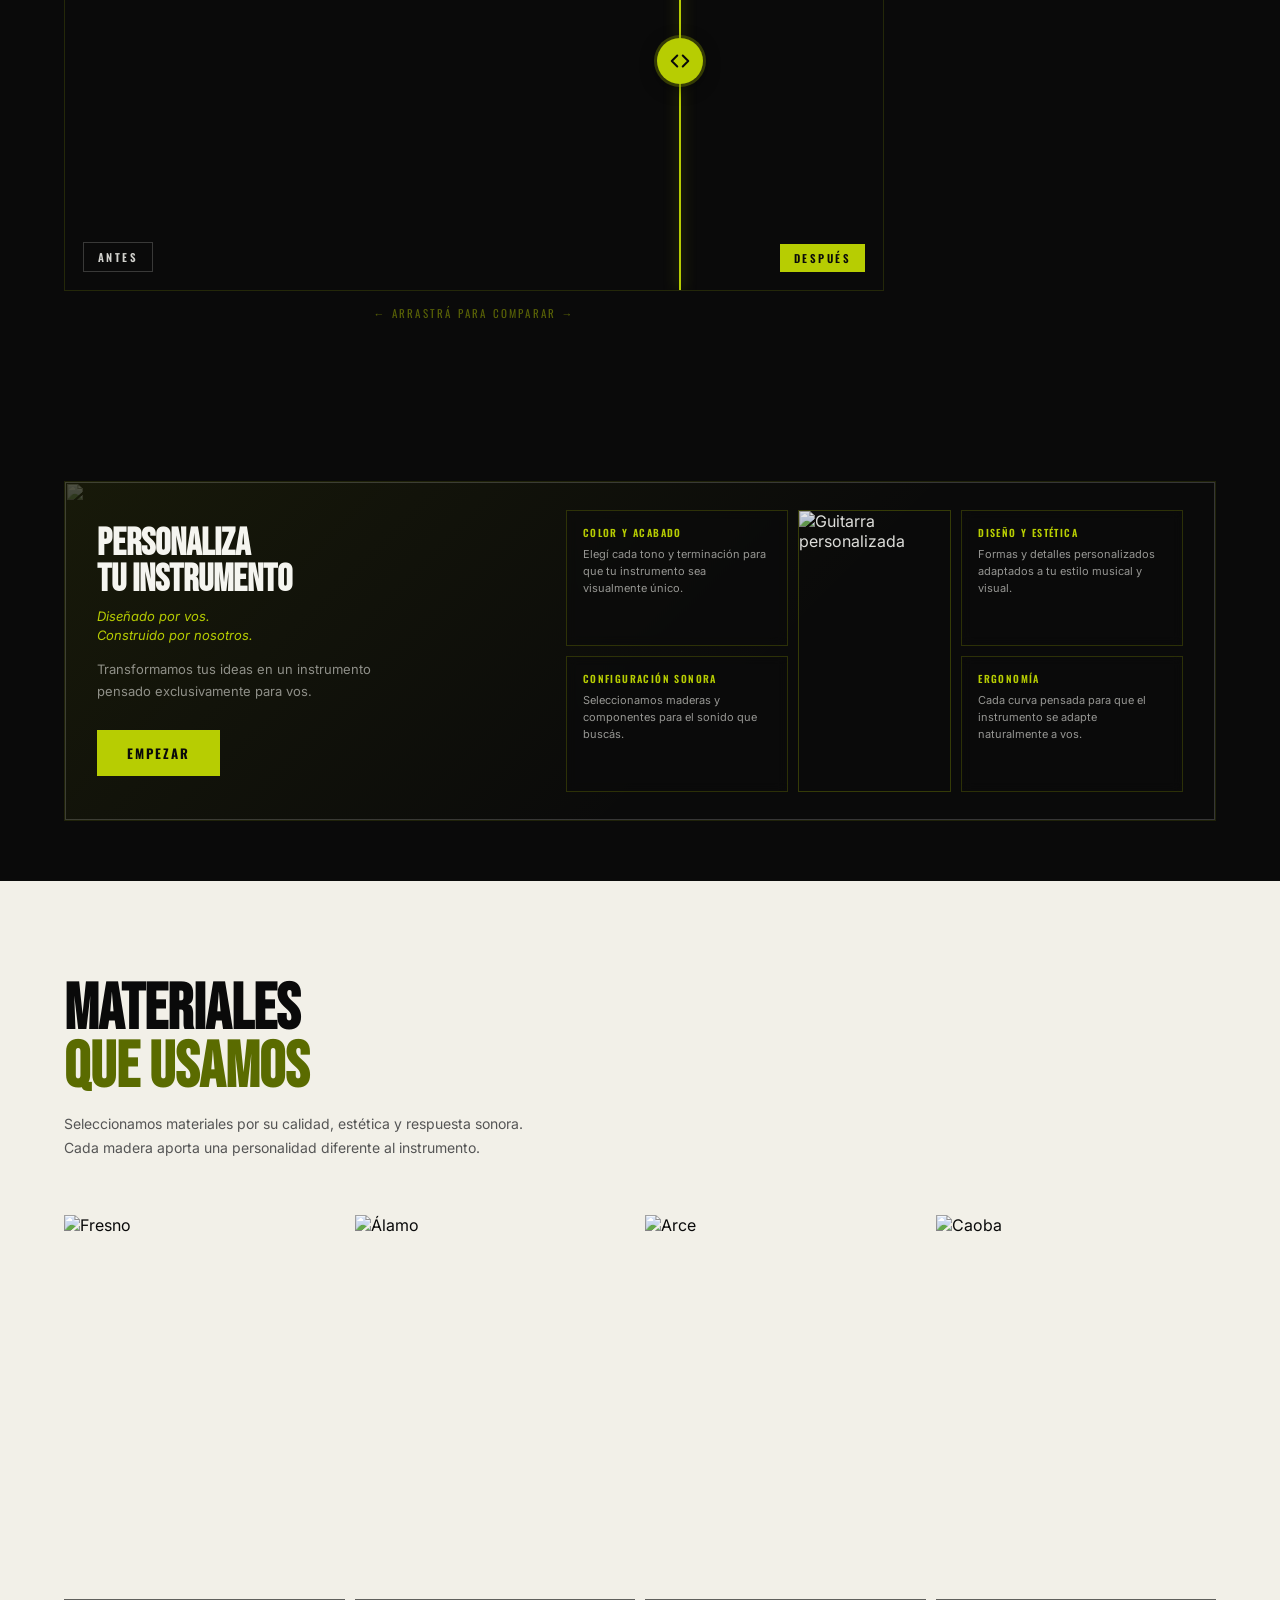
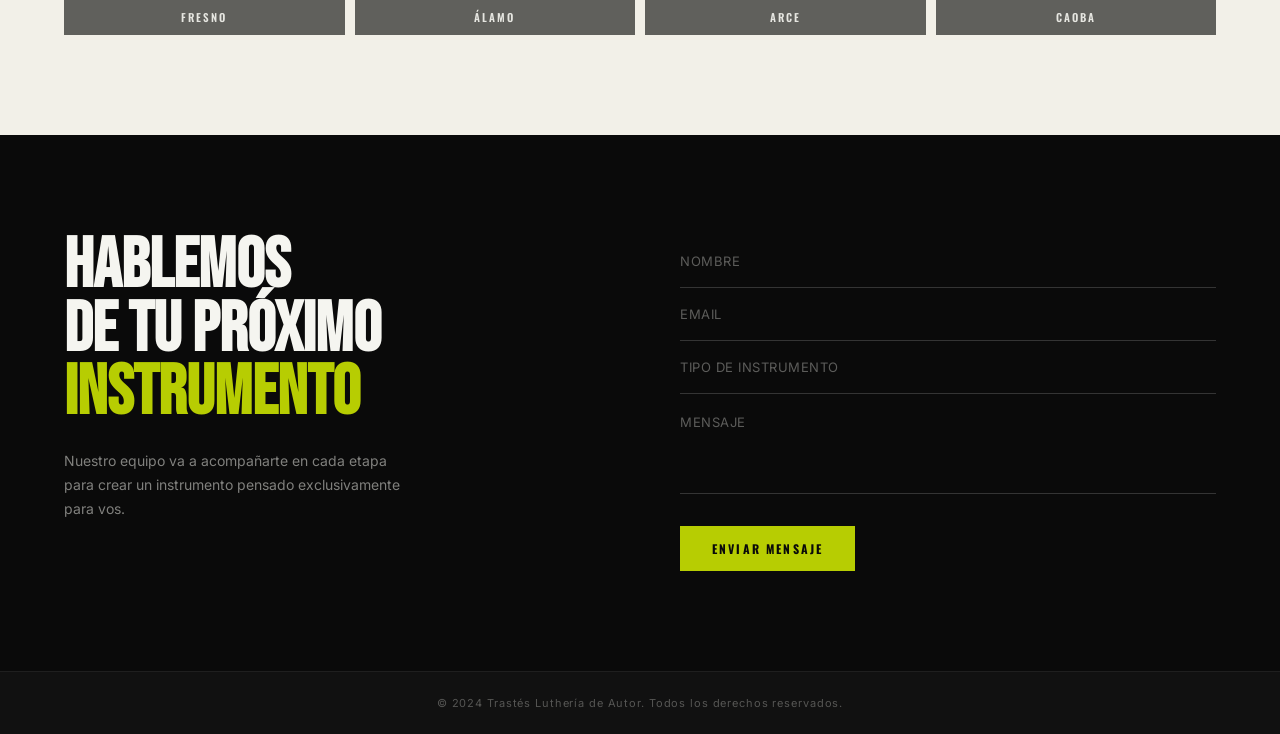
==== commit a5a4de2a: "Update index.html" ====
--- a/index.html
+++ b/index.html
@@ -1,3 +1,4 @@
+
 <!DOCTYPE html>
 <html lang="es">
 <head>
--- a/css/styles.css
+++ b/css/styles.css
@@ -105,7 +105,7 @@
   min-height: 100vh;
   background:
     linear-gradient(to bottom, rgba(10,10,10,0.55) 0%, rgba(10,10,10,0.7) 60%, var(--negro) 100%),
-    url('../assets/imag1.png') center / cover no-repeat;
+    url('../assets/homefoto.png.png') center / cover no-repeat;
   display: flex;
   align-items: center;
   padding: 120px 5% 80px;
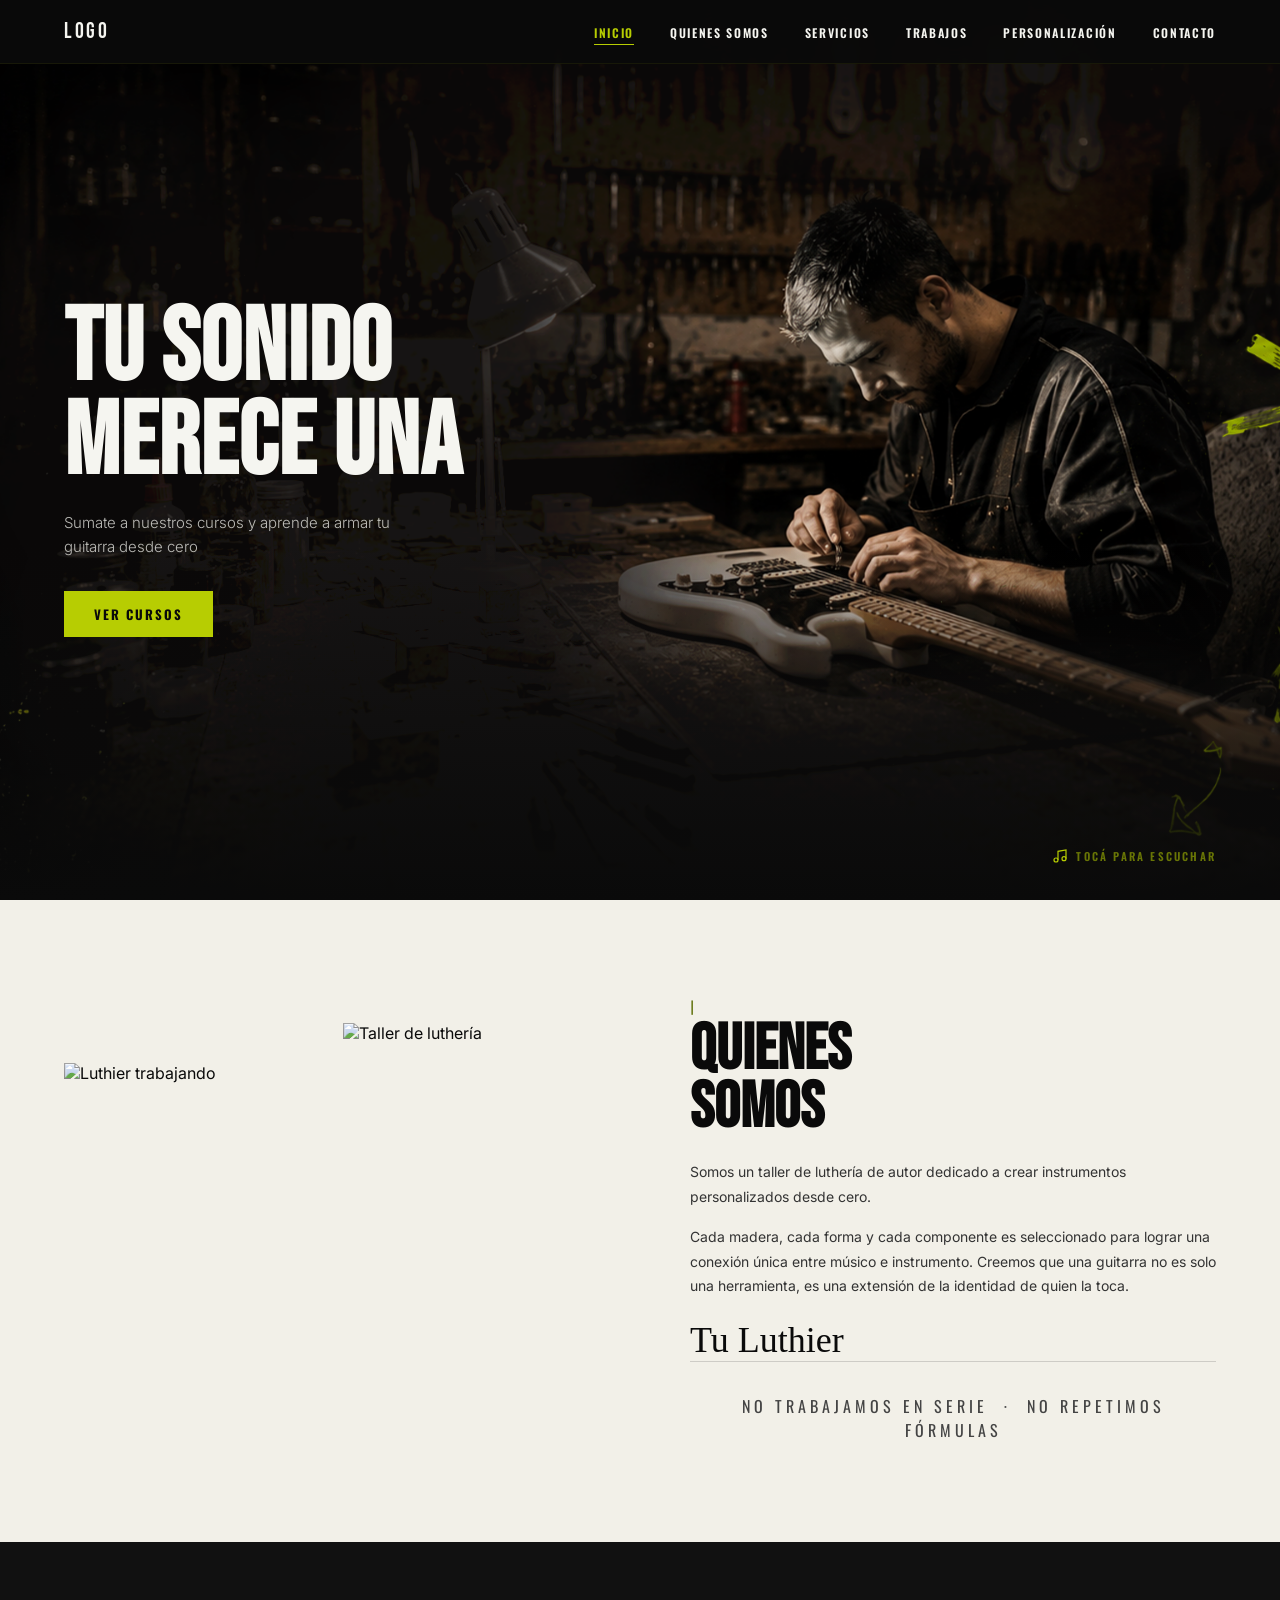
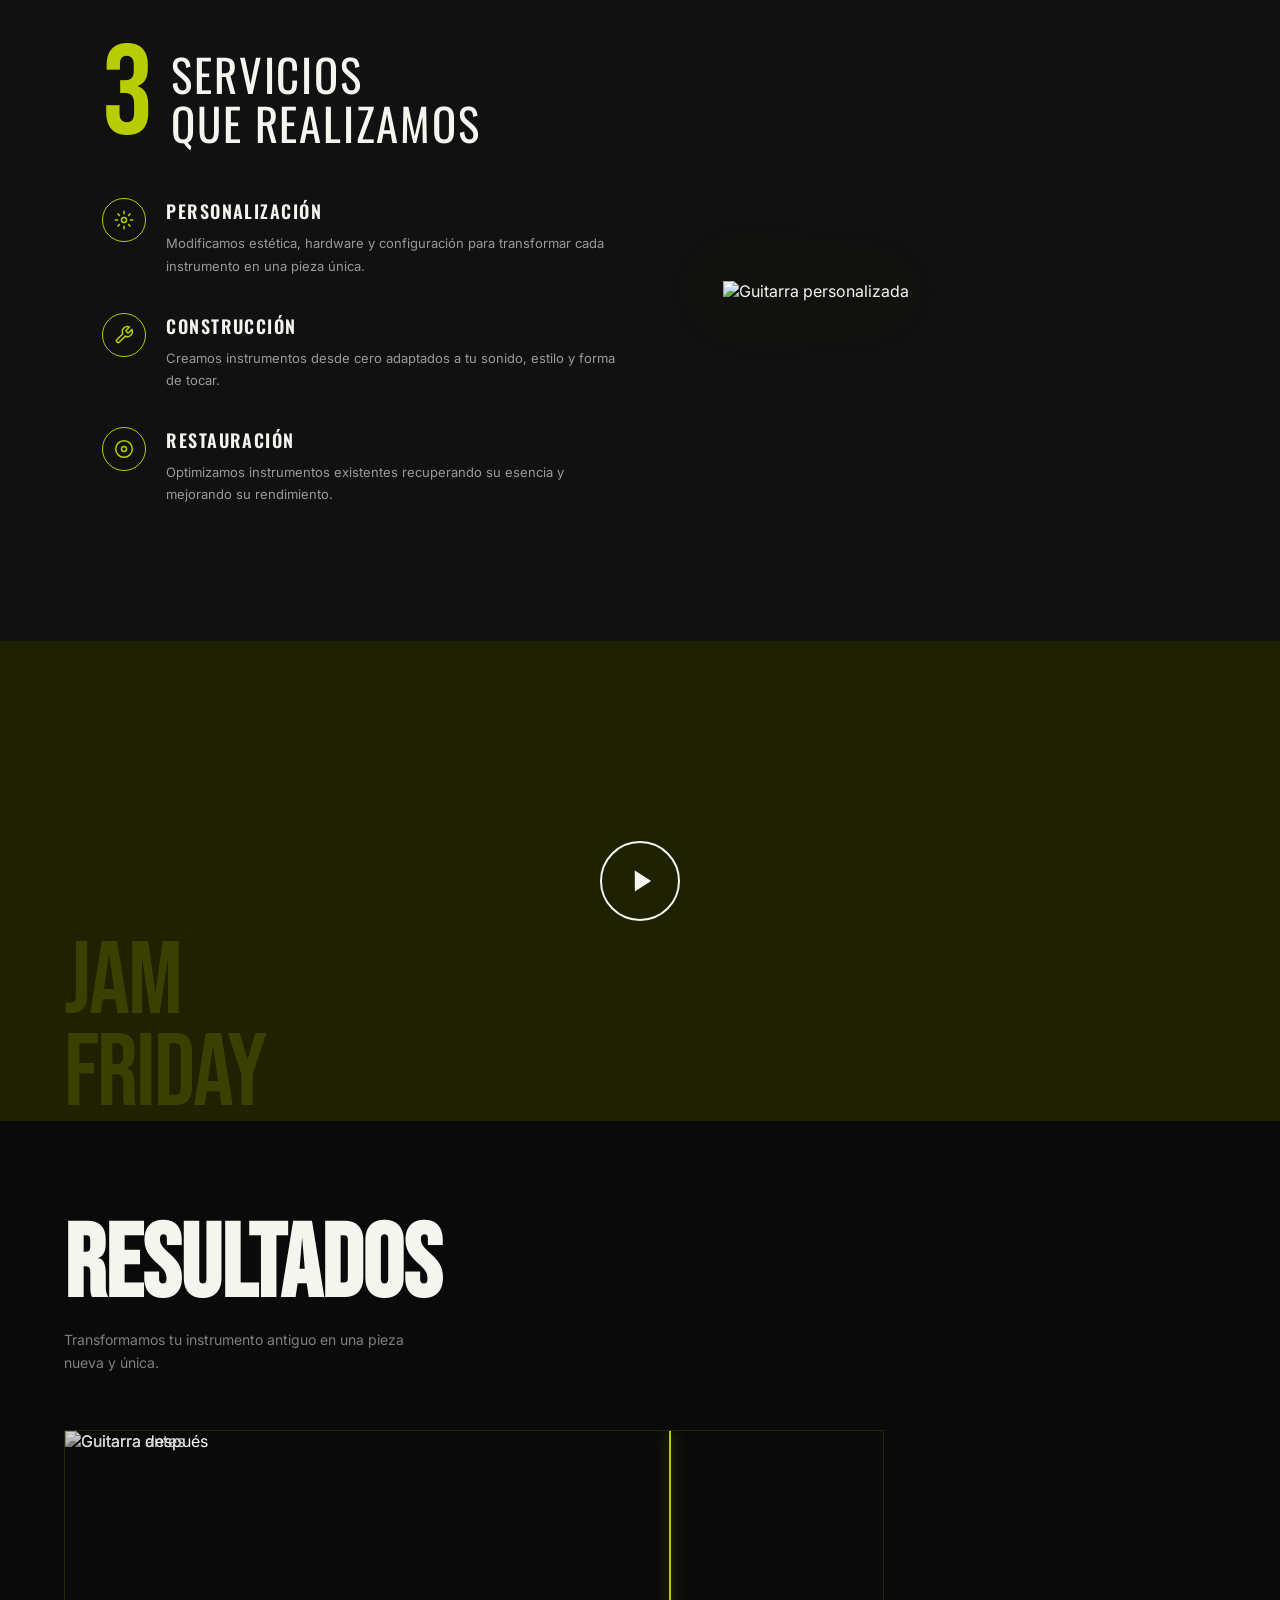
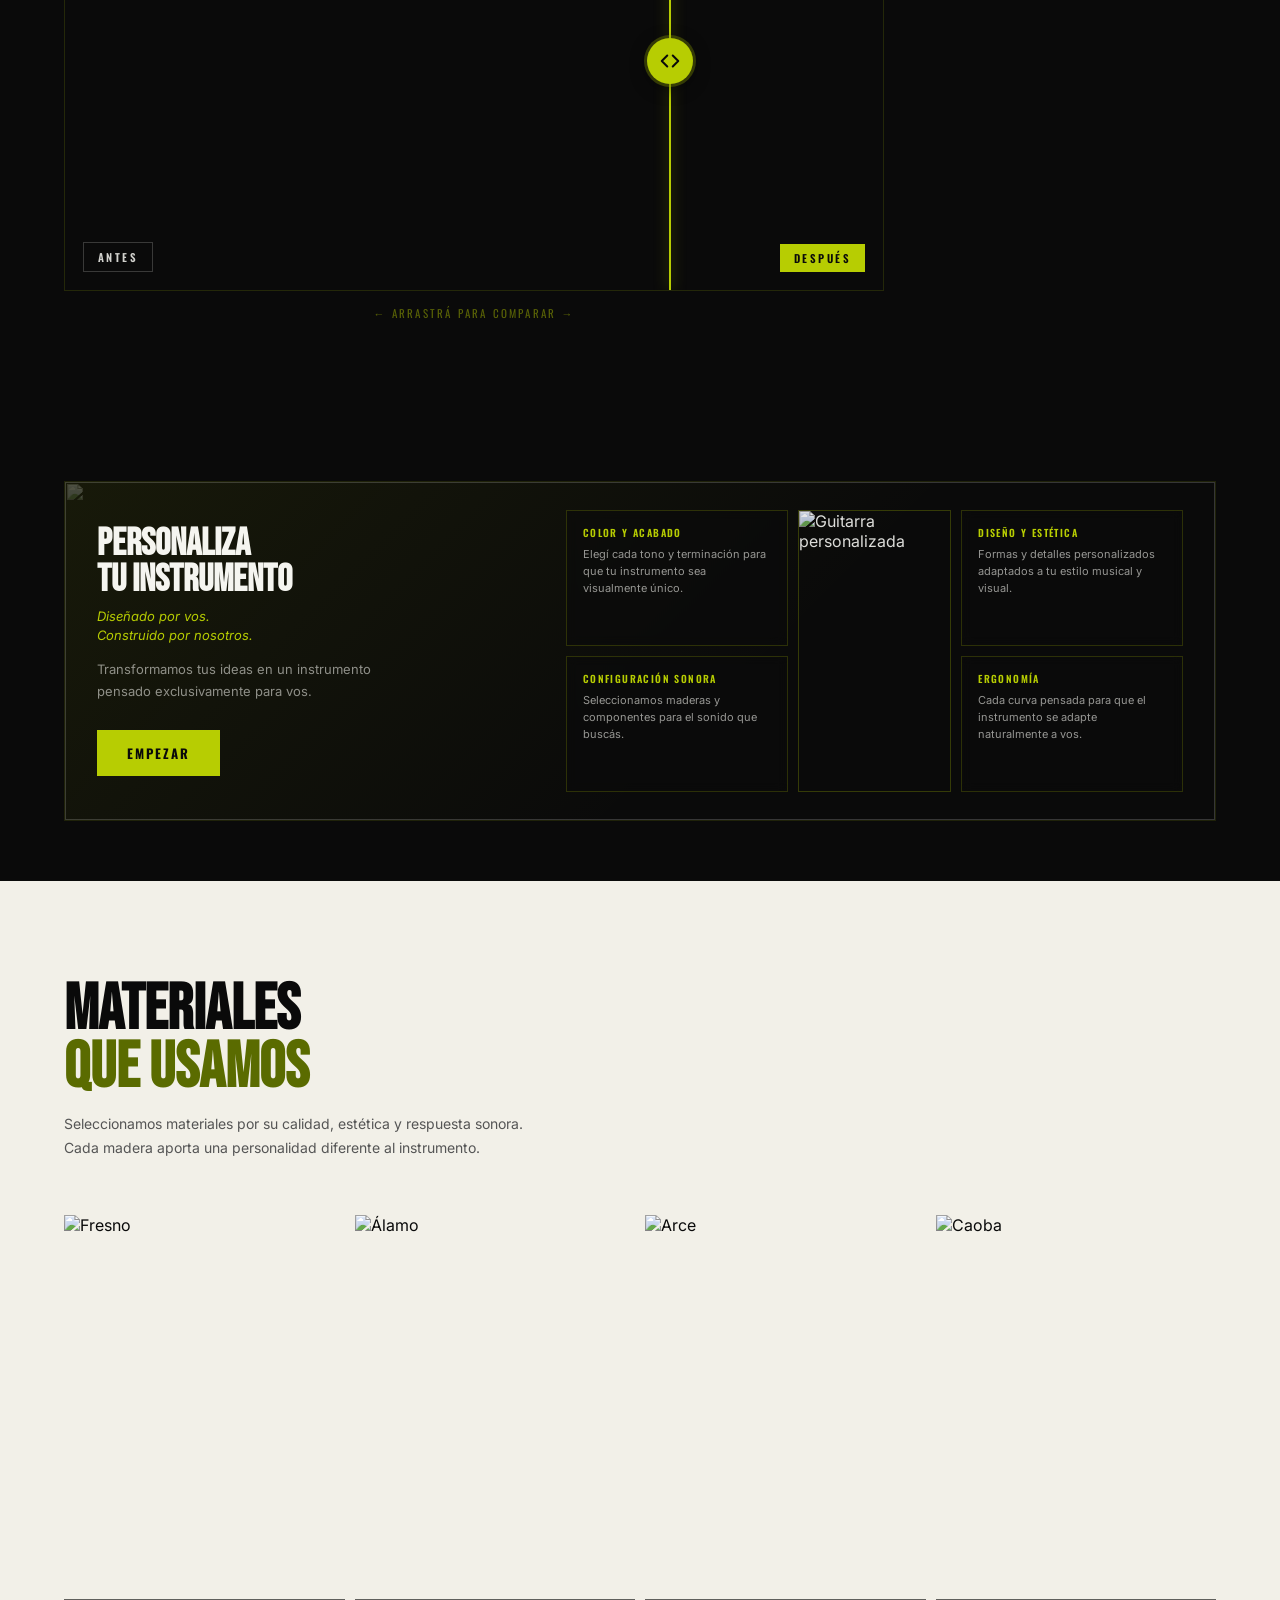
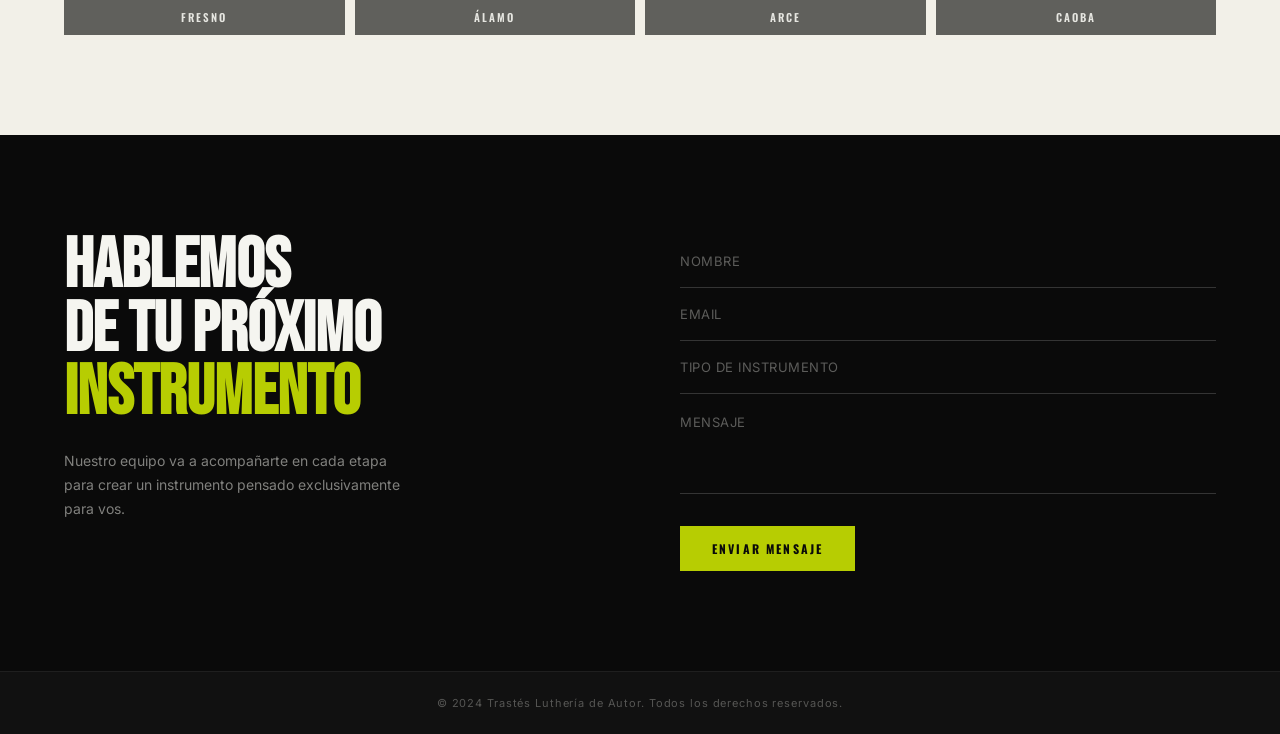
==== commit bed66309: "Update index.html" ====
--- a/index.html
+++ b/index.html
@@ -29,7 +29,7 @@
   <!-- ═══ HERO ═══ -->
   <section id="hero" class="glow-section" style="cursor:pointer;" title="Hacé click para escuchar">
     <div class="hero-content">
-      <h1 id="heroTitle">TU SONIDO<br>MERECE UNA<span class="verde">HISTORIA PROPIA</span></h1>
+      <h1 id="heroTitle">TU SONIDO<br>MERECE UNA<span class="verde"></span></h1>
       <p class="hero-sub">Sumate a nuestros cursos y aprende a armar tu guitarra desde cero</p>
       <a href="#servicios" class="btn-primary">VER CURSOS</a>
     </div>
--- a/css/styles.css
+++ b/css/styles.css
@@ -104,7 +104,7 @@
 #hero {
   min-height: 100vh;
   background:
-    linear-gradient(to bottom, rgba(10,10,10,0.55) 0%, rgba(10,10,10,0.7) 60%, var(--negro) 100%),
+    linear-gradient(to bottom, rgba(49, 49, 49, 0) 0%, rgba(46, 46, 46, 0) 60%, var(--negro) 100%),
     url('../assets/homefoto.png.png') center / cover no-repeat;
   display: flex;
   align-items: center;
